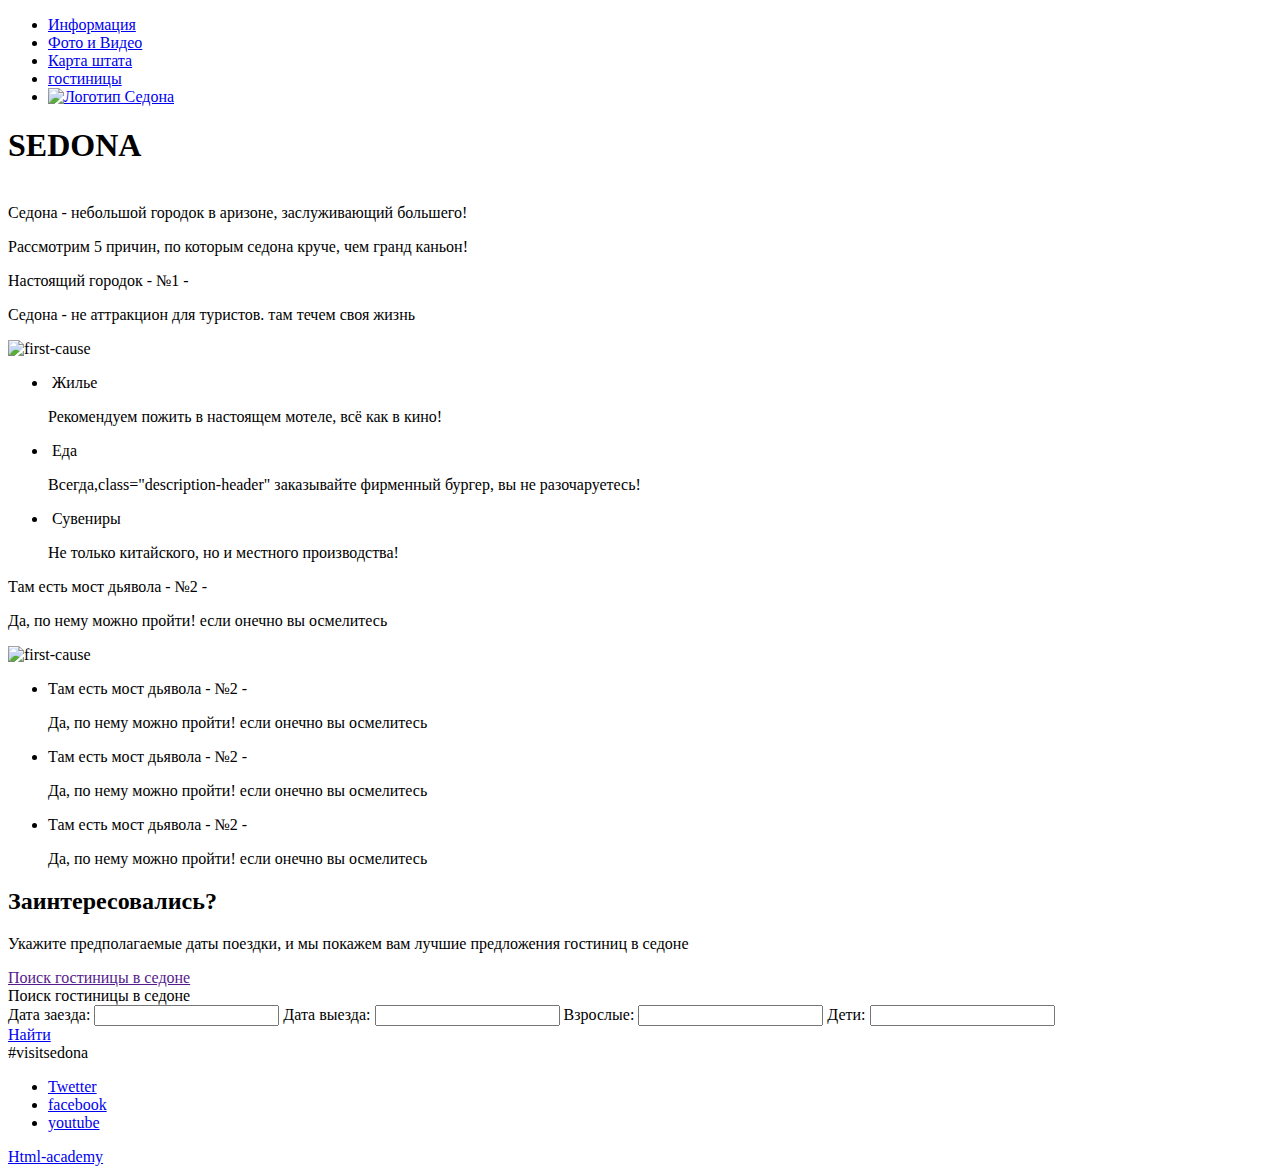
==== index.html @ bcba9ad2 "Разметка первой страницы" ====
<!DOCTYPE html>
<html lang="ru">
<head>
    <meta charset="UTF-8">
    <meta name="viewport" content="width=device-width, initial-scale=1.0">
    <meta http-equiv="X-UA-Compatible" content="ie=edge">
    <title>Sedona</title>
</head>
<body>
  <header class="container">
    <nav class="main-navigation">
      <ul>
        <li class="menu-item">
          <a href="#" alt="Информация">Информация</a>
        </li>
        <li class="menu-item">
          <a href="#" alt="фото и видео">Фото и Видео</a>
        </li>
        <li class="menu-item">
          <a href="#" alt="Карта штата">Карта штата</a>
        </li>
        <li class="menu-item">
          <a href="#" alt=" Гостинницы"> гостиницы</a>
        </li>
        <li class="menu-item logo">
          <a href="#">
            <img src="index.html" alt="Логотип Седона">
          </a>
        </li>
      </ul>
    </nav>
  </header>
  <main class="container">
    <div class="poster">
      <h1 class="main-header visually-hidden">SEDONA</h1>
      <img src="" alt="">
    </div>
    <section class="causes-block">
      <span class="descripton-header">Седона - небольшой городок в аризоне, заслуживающий большего!</span>
      <p>Рассмотрим 5 причин, по которым седона круче, чем гранд каньон!</p>
      <div class="cause first-cause">
        <div class="description-block">
          <span class="description-header white">Настоящий городок</span>
          <span class="number">- №1 -</span>
          <p class="description">Седона - не аттракцион для туристов. там течем своя жизнь</p>
        </div>
        <div class="cause-image-block">
          <img src="" alt="first-cause">
        </div>
      </div>
      <ul class="features">
        <li class="features-item">
          <img src="" alt="">
          <span class="description-header"> Жилье</span>
          <p> Рекомендуем пожить в настоящем мотеле, всё как в кино!</p>
        </li>
        <li class="features-item">
          <img src="" alt="">
          <span>Еда</span>
          <p>Всегда,class="description-header" заказывайте фирменный бургер, вы не разочаруетесь!</p>
        </li>
        <li class="features-item">
          <img src="" alt="">
          <span class="description-header">Сувениры</span>
          <p>Не только китайского, но и местного производства!</p>
        </li>
      </ul>
      <div class="cause second-cause">
        <div class="description-block">
          <span class="description-header white">Там есть мост дьявола</span>
          <span class="number">- №2 -</span>
          <p class="description">Да, по нему можно пройти! если онечно вы осмелитесь</p>
        </div>
        <div class="cause-image-block">
          <img src="" alt="first-cause">
        </div>
      </div>
      <ul class="other-causes">
        <li class="description-block">
          <span class="description-header white">Там есть мост дьявола</span>
          <span class="number">- №2 -</span>
          <p class="description">Да, по нему можно пройти! если онечно вы осмелитесь</p>
        </li>
        <li class="description-block">
          <span class="description-header white">Там есть мост дьявола</span>
          <span class="number">- №2 -</span>
          <p class="description">Да, по нему можно пройти! если онечно вы осмелитесь</p>
        </li>
        <li class="description-block">
          <span class="description-header white">Там есть мост дьявола</span>
          <span class="number">- №2 -</span>
          <p class="description">Да, по нему можно пройти! если онечно вы осмелитесь</p>
        </li>
      </ul>
    </section>
    <div class="motel-block">
      <h2>Заинтересовались?</h2>
      <p>Укажите предполагаемые даты поездки, и мы покажем вам лучшие предложения гостиниц в седоне</p>
      <a href="">Поиск гостиницы в седоне</a>
      <div class="window-hidden">
        <span class="window-header">Поиск гостиницы в седоне</span>
        <form>
          <label>
            Дата заезда:
          </label>
          <input>
          <label>
            Дата выезда:
          </label>
          <input>
          <label>
            Взрослые:
          </label>
          <input>
          <label>
            Дети:
          </label>
          <input>
        </form>
        <a href="#">Найти</a>
      </div>
    </div>
  </main>
  <footer>
    <span class="description-header">
      #visitsedona
    </span>
    <ul class="social">
      <li>
        <a href="http://">
          <span class="visually-hidden">Twetter</span>
        </a>
      </li>
      <li>
        <a href="http://">
          <span class="visually-hidden">facebook</span>
        </a>
      </li>
      <li>
        <a href="http://">
          <span class="visually-hidden">youtube</span>
        </a>
      </li>
    </ul>
    <a href="#">
      <span class="visually-hidden">Html-academy</span>
    </a>
  </footer>
</body>
</html>
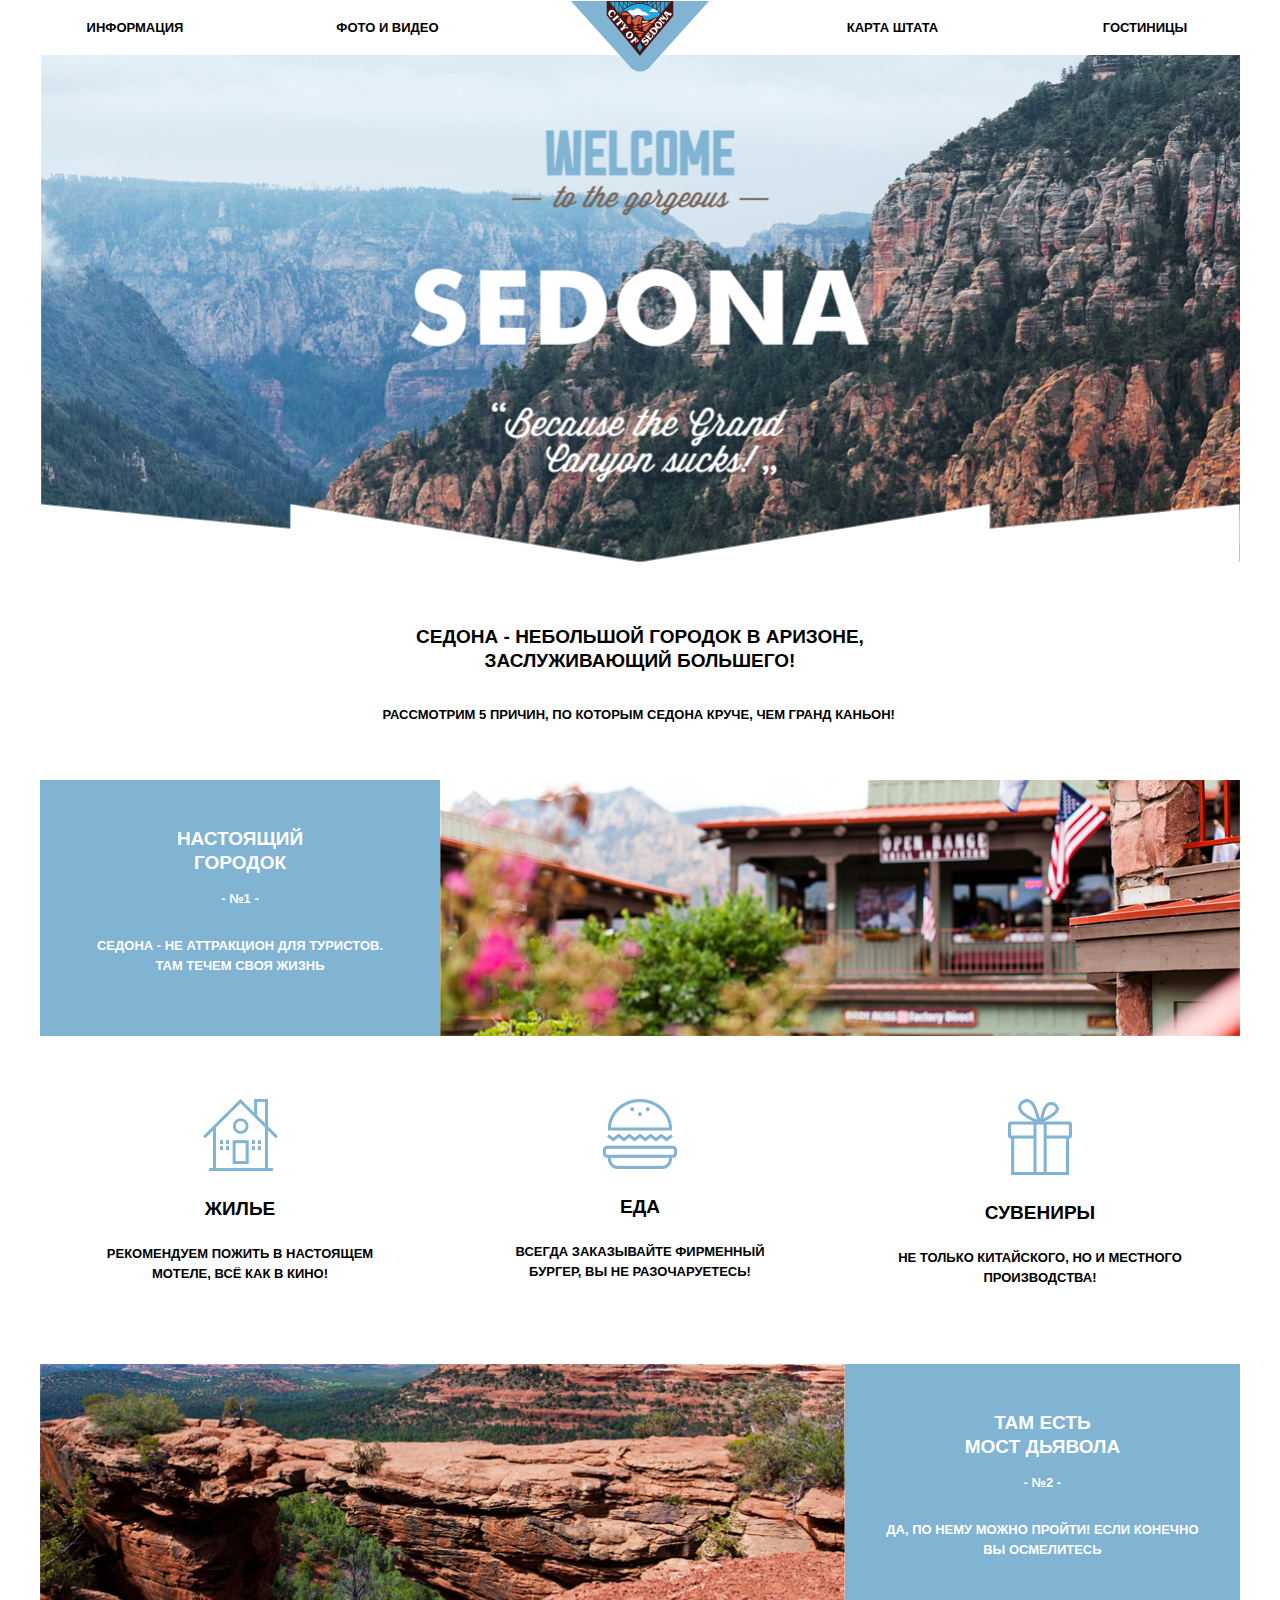
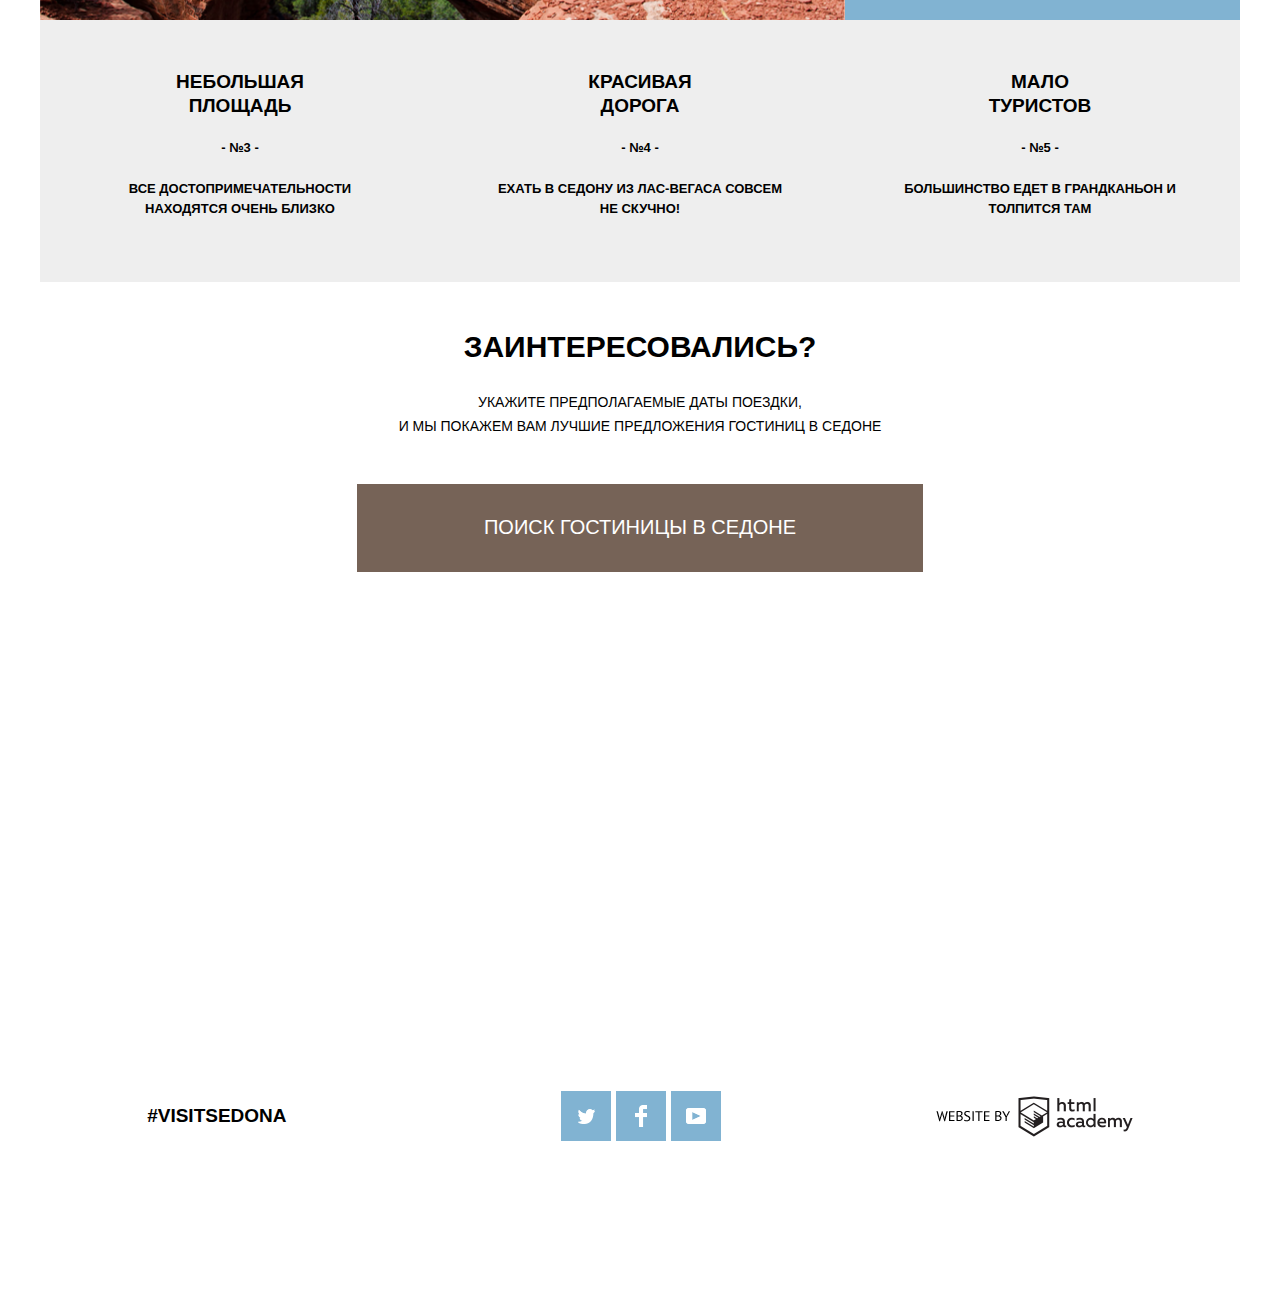
==== commit cd5f0233: "Стилизация базовой разметки" ====
--- a/index.html
+++ b/index.html
@@ -4,28 +4,31 @@
     <meta charset="UTF-8">
     <meta name="viewport" content="width=device-width, initial-scale=1.0">
     <meta http-equiv="X-UA-Compatible" content="ie=edge">
+    <link rel="stylesheet" href="/css/normalize.css">
+    <link href="https://fonts.googleapis.com/css?family=PT+Sans:400,700&display=swap&subset=cyrillic" rel="stylesheet">
+    <link rel="stylesheet" href="CSS/styles.css">
     <title>Sedona</title>
 </head>
 <body>
   <header class="container">
     <nav class="main-navigation">
-      <ul>
-        <li class="menu-item">
-          <a href="#" alt="Информация">Информация</a>
+      <ul class="main-menu design-list-none">
+        <li>
+          <a class="menu-item" href="#" alt="Информация">Информация</a>
         </li>
-        <li class="menu-item">
-          <a href="#" alt="фото и видео">Фото и Видео</a>
+        <li>
+          <a class="menu-item" href="#" alt="фото и видео">Фото и Видео</a>
         </li>
-        <li class="menu-item">
-          <a href="#" alt="Карта штата">Карта штата</a>
+        <li>
+          <a class="logo" href="index.html">
+            <img src="img/logo.png" alt="Логотип Седона" width="140" height="72">
+          </a>
         </li>
-        <li class="menu-item">
-          <a href="#" alt=" Гостинницы"> гостиницы</a>
+        <li>
+          <a class="menu-item" href="#" alt="Карта штата">Карта штата</a>
         </li>
-        <li class="menu-item logo">
-          <a href="#">
-            <img src="index.html" alt="Логотип Седона">
-          </a>
+        <li>
+          <a class="menu-item" href="#" alt=" Гостинницы"> гостиницы</a>
         </li>
       </ul>
     </nav>
@@ -33,116 +36,133 @@
   <main class="container">
     <div class="poster">
       <h1 class="main-header visually-hidden">SEDONA</h1>
-      <img src="" alt="">
+      <span class="description">Седона - небольшой городок в аризоне, заслуживающий большего!</span>
+      <p>Рассмотрим 5 причин, по которым седона круче, чем гранд каньон!</p>
     </div>
     <section class="causes-block">
-      <span class="descripton-header">Седона - небольшой городок в аризоне, заслуживающий большего!</span>
-      <p>Рассмотрим 5 причин, по которым седона круче, чем гранд каньон!</p>
       <div class="cause first-cause">
-        <div class="description-block">
-          <span class="description-header white">Настоящий городок</span>
+        <div class="description-block white">
+          <span class="description-header">Настоящий городок</span>
           <span class="number">- №1 -</span>
-          <p class="description">Седона - не аттракцион для туристов. там течем своя жизнь</p>
+          <p>Седона - не аттракцион для туристов. там течем своя жизнь</p>
         </div>
         <div class="cause-image-block">
-          <img src="" alt="first-cause">
         </div>
       </div>
-      <ul class="features">
+      <ul class="features ">
         <li class="features-item">
-          <img src="" alt="">
+          <img src="img/icon-1.png" alt="home">
           <span class="description-header"> Жилье</span>
           <p> Рекомендуем пожить в настоящем мотеле, всё как в кино!</p>
         </li>
         <li class="features-item">
-          <img src="" alt="">
-          <span>Еда</span>
-          <p>Всегда,class="description-header" заказывайте фирменный бургер, вы не разочаруетесь!</p>
+          <img src="img/icon-3.png" alt="burger">
+          <span class="description-header">Еда</span>
+          <p>Всегда заказывайте фирменный бургер, вы не разочаруетесь!</p>
         </li>
         <li class="features-item">
-          <img src="" alt="">
+          <img src="img/icon-2.png" alt="souvenirs">
           <span class="description-header">Сувениры</span>
           <p>Не только китайского, но и местного производства!</p>
         </li>
       </ul>
       <div class="cause second-cause">
-        <div class="description-block">
-          <span class="description-header white">Там есть мост дьявола</span>
+        <div class="description-block white">
+          <span class="description-header">Там есть <br>мост дьявола</span>
           <span class="number">- №2 -</span>
-          <p class="description">Да, по нему можно пройти! если онечно вы осмелитесь</p>
+          <p>Да, по нему можно пройти! если конечно вы осмелитесь</p>
         </div>
         <div class="cause-image-block">
-          <img src="" alt="first-cause">
         </div>
       </div>
-      <ul class="other-causes">
+      <ul class="other-causes design-list-none">
         <li class="description-block">
-          <span class="description-header white">Там есть мост дьявола</span>
-          <span class="number">- №2 -</span>
-          <p class="description">Да, по нему можно пройти! если онечно вы осмелитесь</p>
+          <span class="description-header">небольшая площадь</span>
+          <span class="number">- №3 -</span>
+          <p>все достопримечательности находятся очень близко</p>
         </li>
         <li class="description-block">
-          <span class="description-header white">Там есть мост дьявола</span>
-          <span class="number">- №2 -</span>
-          <p class="description">Да, по нему можно пройти! если онечно вы осмелитесь</p>
+          <span class="description-header">красивая дорога</span>
+          <span class="number">- №4 -</span>
+          <p> ехать в седону из лас-вегаса совсем не скучно!</p>
         </li>
         <li class="description-block">
-          <span class="description-header white">Там есть мост дьявола</span>
-          <span class="number">- №2 -</span>
-          <p class="description">Да, по нему можно пройти! если онечно вы осмелитесь</p>
+          <span class="description-header">мало туристов</span>
+          <span class="number">- №5 -</span>
+          <p>большинство едет в грандканьон и толпится там</p>
         </li>
       </ul>
     </section>
     <div class="motel-block">
       <h2>Заинтересовались?</h2>
-      <p>Укажите предполагаемые даты поездки, и мы покажем вам лучшие предложения гостиниц в седоне</p>
-      <a href="">Поиск гостиницы в седоне</a>
+      <p>Укажите предполагаемые даты поездки,<br> и мы покажем вам лучшие предложения гостиниц в седоне</p>
+      <a href="#">Поиск гостиницы в седоне</a>
       <div class="window-hidden">
-        <span class="window-header">Поиск гостиницы в седоне</span>
-        <form>
-          <label>
-            Дата заезда:
-          </label>
-          <input>
-          <label>
-            Дата выезда:
-          </label>
-          <input>
-          <label>
-            Взрослые:
-          </label>
-          <input>
-          <label>
-            Дети:
-          </label>
-          <input>
+        <form action="https://echo.htmlacademy.ru" method="post">
+          <div class="start">
+            <label for="start">
+              Дата заезда:
+            </label>
+            <div class="date">
+              <input type="text" id="start" name="trip-start" value="2018-07-22">
+              <button class="calendar"></button>
+            </div>
+          </div>
+          <div class="end">
+            <label for="end">
+              Дата выезда:
+            </label>
+            <div class="date">
+              <input type="text" id="end" name="trip-end" value="2018-07-22">
+              <button class="calendar"></button>
+            </div>
+          </div>
+          <div class="people">
+            <label for="adults">
+              Взрослые:
+            </label>
+            <div class="counter">
+              <button class="minus reset-styles"></button>
+              <input id="adults" type="text"  value="0">
+              <button class="plus reset-styles"></button>
+            </div>
+            <label for="plus">
+              Дети:
+            </label>
+            <div class="counter">
+              <button class="minus reset-styles"></button>
+              <input id="children" type="text"  value="0">
+              <button class="plus reset-styles"></button>
+            </div>
+          </div>
         </form>
-        <a href="#">Найти</a>
+        <a class="search" href="hotels.html">Найти</a>
       </div>
     </div>
+    <iframe src="https://www.google.com/maps/embed?pb=!1m18!1m12!1m3!1d17228.0170702444!2d-111.77315692858218!3d34.86780039302976!2m3!1f0!2f0!3f0!3m2!1i1024!2i768!4f13.1!3m3!1m2!1s0x872da132f942b00d%3A0x5548c523fa6c8efd!2z0KHQtdC00L7QvdCwLCDQkNGA0LjQt9C-0L3QsCA4NjMzNiwg0KHQqNCQ!5e0!3m2!1sru!2sru!4v1563393359279!5m2!1sru!2sru" width="1200" height="600" frameborder="0" style="border:0" allowfullscreen></iframe>
   </main>
-  <footer>
+  <footer class="container">
     <span class="description-header">
       #visitsedona
     </span>
-    <ul class="social">
+    <ul class="social design-list-none">
       <li>
-        <a href="http://">
+        <a class="twetter" href="http://">
           <span class="visually-hidden">Twetter</span>
         </a>
       </li>
       <li>
-        <a href="http://">
-          <span class="visually-hidden">facebook</span>
+        <a class="facebook" href="http://">
+          <span class="visually-hidden fb">facebook</span>
         </a>
       </li>
       <li>
-        <a href="http://">
-          <span class="visually-hidden">youtube</span>
+        <a class="youtube" href="http://">
+          <span class="visually-hidden ytb">youtube</span>
         </a>
       </li>
     </ul>
-    <a href="#">
+    <a class="htmlacademy" href="#">
       <span class="visually-hidden">Html-academy</span>
     </a>
   </footer>
--- a/CSS/styles.css
+++ b/CSS/styles.css
@@ -0,0 +1,431 @@
+body {
+  margin:0;
+
+  font-family: "Ptsans", Arial, sans-serif;
+  font-weight: bold;
+  font-size: 13px;
+  line-height: 20px;
+
+  min-width: 1200px;
+}
+
+.design-list-none {
+  list-style: none;
+
+  margin: 0;
+  padding: 0;
+}
+
+img {
+  max-width: 100%;
+  height: auto;
+}
+
+.visually-hidden:not(:focus):not(:active) {
+  position: absolute;
+  width: 1px;
+  height: 1px;
+  margin: -1px;
+  border: 0;
+  padding: 0;
+  white-space: nowrap;
+  -webkit-clip-path: inset(100%);
+          clip-path: inset(100%);
+  clip: rect(0000);
+  overflow: hidden;
+}
+
+.container {
+  width: 1200px;
+  margin: 0 auto;
+}
+/* НАВИГАЦИЯ */
+
+.main-menu {
+  box-sizing: border-box;
+  display: flex;
+  justify-content: space-between;
+  align-items: center;
+  height: 55px;
+}
+
+.menu-item {
+  text-decoration: none;
+  color:#000;
+  text-transform: uppercase;
+  display: block;
+  align-items: center;
+}
+
+.main-menu li {
+  text-align: center;
+  width: 190px;
+}
+
+.logo {
+  display: block;
+  height: 54px;
+}
+
+/* Контент */
+.poster {
+  height: 720px;
+  background-image: url("/img/background\ photo.png");
+  background-size: 100%;
+  background-repeat: no-repeat;
+  background-position-y: -57px;
+}
+
+.description {
+  display: block;
+  text-transform: uppercase;
+  font-size: 19px;
+  line-height: 24px;
+  position: relative;
+  top: 570px;
+  margin:0 auto;
+  width:500px;
+  text-align: center;
+}
+
+.poster p {
+  display: block;
+  text-transform: uppercase;
+  position: relative;
+  top: 602px;
+  margin:0 auto;
+  width:515px;
+}
+
+/* блок причин */
+
+.cause {
+  margin-top: 5px;
+  height: 256px;
+  display: flex;
+}
+
+.description-block {
+  box-sizing: border-box;
+  width: 550px;
+  height: 100%;
+  display: flex;
+  align-items: center;
+  justify-content: space-around;
+  flex-direction: column;
+  padding: 40px 50px;
+  text-transform: uppercase;
+  text-align: center;
+  background-color: #81b3d2;
+}
+
+.white {
+  color: white;
+}
+
+.description-header {
+  width: 200px;
+  font-size: 19px;
+  line-height: 24px;
+}
+
+.cause-image-block {
+  height: 100%;
+  width: 100%;
+}
+
+.first-cause .cause-image-block {
+  background-image: url("/img/Layer\ 10\ copy.png");
+  background-size: 100%;
+}
+
+.features {
+  display: flex;
+  padding: 0;
+  list-style: none;
+  min-height: 300px;
+  justify-content: space-around;
+}
+
+.features-item {
+  box-sizing: border-box;
+  width:300px;
+  margin: 50px auto;
+  text-align: center;
+  text-transform: uppercase;
+}
+
+.features-item img {
+  margin: 0 100px 20px;
+}
+
+.features-item p {
+  margin-top: 23px;
+}
+
+.second-cause .description-block {
+  padding: 40px;
+  order:2;
+}
+.second-cause .cause-image-block {
+  order:1;
+  background-image: url("/img/Layer\ 5\ copy.png");
+  background-size: 100%;
+  background-repeat: no-repeat;
+}
+
+.other-causes {
+  display: flex;
+}
+
+.other-causes .description-block {
+  padding: 50px;
+  background-color: #eeeeee;
+}
+
+.other-causes .description-header {
+  width: 150px;
+  margin-bottom: 20px;
+}
+
+.other-causes .number {
+  margin-bottom: 8px;
+}
+
+/* блок с формой */
+
+.motel-block {
+  height: 266px;
+  padding-top: 22px;
+  text-align: center;
+
+  text-transform: uppercase;
+}
+
+.motel-block h2 {
+  line-height: 36px;
+  font-size: 30px;
+  font-stretch:condensed;
+}
+
+.motel-block p {
+  text-align: center;
+
+  font-size: 14px;
+  line-height: 24px;
+  font-weight: normal;
+  margin: 0 auto;
+}
+
+.motel-block>a {
+  display: block;
+  box-sizing: border-box;
+  width: 566px;
+  height: 88px;
+  margin:46px auto 0;
+  padding: 33px;
+
+  text-decoration: none;
+  font-weight: normal;
+  color:#fff;
+  font-size:20px;
+
+  background-color: #766357;
+}
+
+.window-hidden {
+  display: none;
+  flex-direction: column;
+  flex-wrap: wrap;
+  box-sizing: border-box;
+
+  min-height: 392px;
+  width: 566px;
+  margin:0 auto;
+  padding: 52px 50px;
+
+  box-shadow: 0px 10px 10px 1px #000000;
+}
+
+.date {
+  display: flex;
+  height: 42px;
+  width: 300px;
+}
+
+.calendar {
+  border: none;
+  width: 42px;
+  height: 42px;
+  background-image:url("/img/calendar.png");
+  background-color: #f2f2f2;
+  background-repeat: no-repeat;
+  background-position: 50% 50%;
+  margin:0;
+
+  cursor: pointer;
+}
+
+.start,.end {
+display: flex;
+align-items: center;
+justify-content: space-around;
+margin-bottom: 20px;
+}
+
+#start, #end {
+  border: none;
+  height: 40px;
+  width: 270px;
+  padding-left: 20px;
+
+  color: black;
+  font-size: 14px;
+  font-weight: bold;
+
+  background-color: #f2f2f2;
+}
+
+#adults, #children {
+  border: none;
+  height: 36px;
+  width: 38px;
+
+  color: black;
+  font-size: 14px;
+  font-weight: bold;
+  text-align: center;
+
+  background-color: #f2f2f2;
+}
+
+.people {
+  display: flex;
+  justify-content: space-around;
+  align-items: center;
+  padding-left: 42px;
+  padding-right: 6px;
+}
+
+.counter {
+  display: flex;
+  justify-content: space-around;
+  align-items: center;
+}
+
+.reset-styles {
+  border:none;
+  background: none;
+  padding: 0;
+}
+
+.minus {
+  background-color: #f2f2f2;
+  background-image: url("/img/-.png");
+  background-repeat: no-repeat;
+  background-position: 50% 50%;
+
+  width: 38px;
+  height: 38px;
+}
+
+.plus {
+  background-color: #f2f2f2;
+  background-image: url("/img/+.png");
+  background-repeat: no-repeat;
+  background-position: 50% 50%;
+
+  width: 38px;
+  height: 38px;
+}
+
+.search {
+  display: block;
+  padding: 25px 0;
+  margin-top: 50px;
+  margin-right: 14px;
+  margin-left: 14px;
+
+  color: #fff;
+  text-transform: uppercase;
+  text-decoration: none;
+  font-weight: normal;
+  font-size: 21px;
+  line-height: 100%;
+  background-color:#81b3d2;
+  text-align: center;
+}
+
+/* футер */
+
+footer {
+  position: relative;
+  top:-120px;
+
+  display: flex;
+  justify-content: space-around;
+  align-items: center;
+
+  text-transform: uppercase;
+  min-height: 120px;
+
+  background-color: rgba(255, 255, 255, 0.9);
+}
+
+.social {
+  display: flex;
+  justify-content: space-between;
+}
+
+.twetter {
+  display: block;
+
+  background-color: #81b3d2;
+  background-image: url("/img/t.png");
+  background-size: 17px 15px;
+  background-repeat: no-repeat;
+  background-position: 50%;
+
+  width: 50px;
+  height: 50px;
+  margin-right: 5px;
+}
+
+.facebook {
+  display: block;
+
+  background-color: #81b3d2;
+  background-image: url("/img/fb-icon.png");
+  background-size: 12px 22px;
+  background-repeat: no-repeat;
+  background-position: 50%;
+
+  width: 50px;
+  height: 50px;
+  margin-right: 5px;
+}
+
+.youtube {
+  display: block;
+
+  background-color: #81b3d2;
+  background-image: url("/img/youtube.png");
+  background-size: 20px 16px;
+  background-repeat: no-repeat;
+  background-position: 50%;
+
+  width: 50px;
+  height: 50px;
+}
+
+.htmlacademy {
+  display: block;
+
+  background-image: url("/img/logo_name.png");
+  background-size: 197px 41px;
+  background-repeat: no-repeat;
+  background-position: 50%;
+
+  height: 41px;
+  width: 197px;
+}
